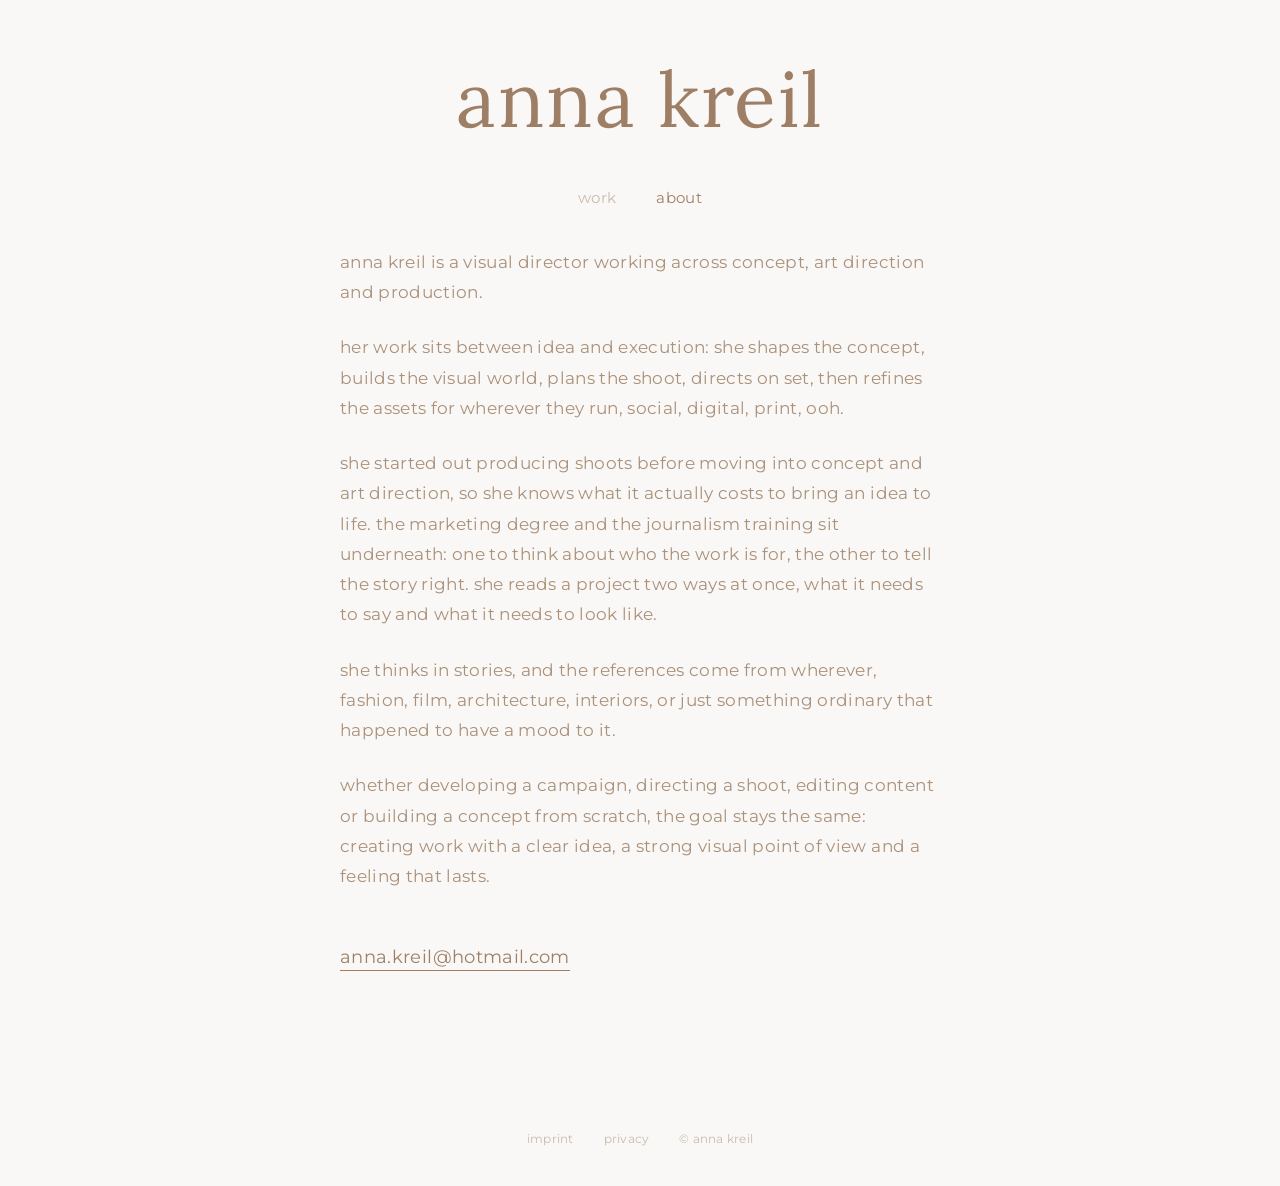
==== about.html @ 5e34464c "Add files via upload" ====
<!DOCTYPE html>
<html lang="en">
<head>
    <meta charset="UTF-8">
    <meta name="viewport" content="width=device-width, initial-scale=1.0">
    <title>about — work by anna kreil</title>
    <link rel="preconnect" href="https://fonts.googleapis.com">
    <link rel="preconnect" href="https://fonts.gstatic.com" crossorigin>
    <link href="https://fonts.googleapis.com/css2?family=Lora:wght@400;500&family=Montserrat:wght@300;400&display=swap" rel="stylesheet">
    <link rel="stylesheet" href="style.css">
</head>
<body>

    <!-- Header -->
    <header>
        <div class="main-logo">
            <a href="index.html?hero=skip">anna kreil</a>
        </div>
        <nav>
            <ul>
                <li><a href="index.html?hero=skip">work</a></li>
                <li><a href="about.html" class="active">about</a></li>
            </ul>
        </nav>
    </header>

    <!-- About Content -->
    <main class="about-container">
        <div class="about-content">
            <p>anna kreil is a visual director working across concept, art direction and production.</p>
            <p>her work sits between idea and execution: she shapes the concept, builds the visual world, plans the shoot, directs on set, then refines the assets for wherever they run, social, digital, print, ooh.</p>
            <p>she started out producing shoots before moving into concept and art direction, so she knows what it actually costs to bring an idea to life. the marketing degree and the journalism training sit underneath: one to think about who the work is for, the other to tell the story right. she reads a project two ways at once, what it needs to say and what it needs to look like.</p>
            <p>she thinks in stories, and the references come from wherever, fashion, film, architecture, interiors, or just something ordinary that happened to have a mood to it.</p>
            <p>whether developing a campaign, directing a shoot, editing content or building a concept from scratch, the goal stays the same: creating work with a clear idea, a strong visual point of view and a feeling that lasts.</p>
            
            <!-- E-Mail Link direkt unter dem Text -->
            <a href="mailto:anna.kreil@hotmail.com" class="about-contact-link">anna.kreil@hotmail.com</a>
        </div>
    </main>

    <!-- Footer -->
    <footer>
        <a href="imprint.html">imprint</a>
        <a href="privacy.html">privacy</a>
        <span>© anna kreil</span>
    </footer>

    <script src="script.js"></script>
</body>
</html>
---- style.css ----
@import url('https://fonts.googleapis.com/css2?family=Lora:wght@400;500&family=Montserrat:wght@300;400&display=swap');

:root {
    --color-cream: #f9f8f6; 
    --color-brown: #9e7f65; 
}

* {
    margin: 0;
    padding: 0;
    box-sizing: border-box;
    letter-spacing: 0.02em;
}

html, body {
    background-color: var(--color-cream);
    scrollbar-width: none; 
    -ms-overflow-style: none; 
}

html::-webkit-scrollbar, 
body::-webkit-scrollbar {
    display: none; 
}

body {
    color: var(--color-brown);
    text-transform: lowercase; 
    font-family: 'Montserrat', sans-serif; 
    overflow-x: hidden;
    transition: background-color 0.5s ease;
}

h1, .opening-logo, .hover-title, .main-logo, .contact-email-text {
    font-family: 'Lora', serif;
}

/* --- Opening Screen --- */
#opening-screen {
    position: fixed;
    top: 0;
    left: 0;
    width: 100vw;
    height: 100vh;
    background-color: var(--color-brown); 
    color: var(--color-cream);
    display: flex;
    justify-content: center;
    align-items: center;
    z-index: 9999;
    pointer-events: auto; 
    transition: opacity 0.8s cubic-bezier(0.25, 1, 0.5, 1);
}

.opening-logo {
    font-size: 1.5rem; 
    font-weight: 400;
    white-space: nowrap; 
}

#opening-screen.fade-out {
    opacity: 0 !important; 
    pointer-events: none;
}

/* --- Header & Navigation --- */
header {
    width: 100%;
    padding: 50px 20px 20px 20px; 
    display: flex;
    flex-direction: column;
    align-items: center;
}

.main-logo {
    font-size: 4.8rem; 
    font-weight: 400;
    margin-bottom: 40px; 
    text-align: center;
}

.main-logo a {
    text-decoration: none;
    color: inherit; 
    transition: opacity 0.3s ease;
}

.main-logo a:hover {
    opacity: 0.7; 
}

nav ul {
    list-style: none;
    display: flex;
    justify-content: center;
    gap: 40px;
}

nav a {
    text-decoration: none;
    color: var(--color-brown);
    font-size: 0.95rem;
    font-weight: 400;
    opacity: 0.5;
    transition: opacity 0.3s ease;
}

nav a:hover, nav a.active {
    opacity: 1;
}

/* --- Home Grid --- */
.grid-container {
    display: grid;
    grid-template-columns: repeat(3, 1fr);
    gap: 8px; 
    padding: 0 20px 40px 20px; 
}

.project-item {
    position: relative;
    display: block;
    width: 100%;
    overflow: hidden;
    text-decoration: none;
}

.project-item.reveal {
    opacity: 0;
    transition: opacity 1.2s ease-in-out; 
}

.project-item.reveal.visible {
    opacity: 1;
}

.image-wrapper {
    width: 100%;
    aspect-ratio: 3 / 4; 
    overflow: hidden;
    background-color: rgba(158, 127, 101, 0.1); 
}

.project-item img, 
.project-item video {
    width: 100%;
    height: 100%;
    object-fit: cover;
    transition: transform 0.8s cubic-bezier(0.25, 1, 0.5, 1);
}

.hover-title {
    position: absolute;
    top: 0;
    left: 0;
    width: 100%;
    height: 100%;
    display: flex;
    justify-content: center;
    align-items: center;
    color: var(--color-cream);
    background-color: transparent; 
    text-shadow: 0 2px 10px rgba(0, 0, 0, 0.6), 0 0 5px rgba(0, 0, 0, 0.4); 
    font-size: 1.4rem;
    font-weight: 400;
    opacity: 0;
    transition: opacity 0.4s ease;
    padding: 20px;
    text-align: center;
}

.project-item:hover img,
.project-item:hover video {
    transform: scale(1.04);
}

.project-item:hover .hover-title {
    opacity: 1;
}

/* --- Einzelne Projekt-Übersicht --- */
.project-detail-container {
    padding: 0 20px 40px 20px; 
}

.project-info {
    max-width: 600px;
    margin-bottom: 60px;
}

.project-info h1 {
    font-size: 2.5rem;
    font-weight: 400;
    margin-bottom: 5px;
}

.project-text {
    font-size: 0.95rem;
    line-height: 1.7;
    opacity: 0.8;
    margin-bottom: 25px; /* Abstand zu den Credits darunter */
}

.project-credits {
    font-size: 0.95rem; /* Gleiche Größe wie der Text */
    line-height: 1.5;
    opacity: 0.5;
    margin-bottom: 5px; /* Kleiner Abstand zu den Roles */
}

.project-roles {
    font-size: 0.95rem; /* Gleiche Größe wie der Text */
    font-weight: 400;
    opacity: 0.6;
    margin-bottom: 25px;
}

/* --- Horizontaler Galerie Slider --- */
.slider-section {
    position: relative;
    width: 100vw;
    margin-left: -20px; 
    display: flex;
    align-items: center;
}

.slider-wrapper {
    width: 100%;
    padding-left: 20px;
    overflow-x: auto;
    -webkit-overflow-scrolling: touch;
    scrollbar-width: none; 
}

.slider-wrapper::-webkit-scrollbar {
    display: none; 
}

.slider {
    display: flex;
    gap: 8px; 
    padding-right: 20px;
}

.slider img,
.slider video {
    flex-shrink: 0;
    height: 65vh; 
    width: auto;
    object-fit: cover;
    cursor: pointer; 
    transition: opacity 0.3s ease;
}

.slider img:hover,
.slider video:hover {
    opacity: 0.9;
}

/* --- Lightbox Styles --- */
.lightbox {
    display: none; 
    position: fixed;
    z-index: 10000;
    left: 0;
    top: 0;
    width: 100vw;
    height: 100vh;
    background-color: rgba(249, 248, 246, 0.97); 
    justify-content: center;
    align-items: center;
}

.lightbox img,
.lightbox video {
    max-width: 90vw;
    max-height: 85vh;
    object-fit: contain;
    box-shadow: 0 10px 30px rgba(158, 127, 101, 0.05); 
    display: none; 
}

.lightbox-close {
    position: absolute;
    top: 30px;
    right: 50px;
    color: var(--color-brown);
    font-size: 40px;
    font-weight: 300;
    cursor: pointer;
    transition: opacity 0.3s;
}

.lightbox-prev, .lightbox-next {
    cursor: pointer;
    position: absolute;
    top: 50%;
    transform: translateY(-50%);
    width: auto;
    padding: 20px;
    color: var(--color-brown);
    font-weight: 300;
    font-size: 30px;
    transition: opacity 0.3s;
    border: none;
    background: none;
    user-select: none;
}

.lightbox-prev { left: 20px; }
.lightbox-next { right: 20px; }

.lightbox-prev:hover, .lightbox-next:hover, .lightbox-close:hover {
    opacity: 0.5;
}

/* --- Contact Modal (Pop-Up) --- */
.contact-modal {
    position: fixed;
    top: 0;
    left: 0;
    width: 100vw;
    height: 100vh;
    background-color: rgba(158, 127, 101, 0.95); 
    backdrop-filter: blur(5px); 
    -webkit-backdrop-filter: blur(5px);
    display: flex;
    justify-content: center;
    align-items: center;
    z-index: 10000;
    opacity: 0;
    visibility: hidden;
    transition: opacity 0.5s ease, visibility 0.5s ease;
    cursor: pointer; 
}

.contact-modal.show {
    opacity: 1;
    visibility: visible;
}

.contact-deadzone {
    padding: 80px; 
    cursor: default; 
}

.contact-email-text {
    font-size: 1.8rem; 
    color: var(--color-cream);
    text-decoration: none;
    font-weight: 400;
    transition: opacity 0.3s ease;
    cursor: pointer;
}

.contact-email-text:hover {
    opacity: 0.7;
}

/* --- Mobile Ansicht --- */
@media (max-width: 768px) {
    .grid-container {
        grid-template-columns: 1fr; 
        padding: 0 10px 40px 10px; 
        gap: 15px; 
    }
    
    .project-item.reveal {
        transition-delay: 0s !important; 
    }
    
    header { padding: 30px 10px 20px 10px; }
    
    .main-logo {
        font-size: 3.5rem; 
        margin-bottom: 25px; 
    }
    
    .project-detail-container { padding: 0 10px 40px 10px; }
    .slider-section { margin-left: -10px; }
    .slider-wrapper { padding-left: 10px; }
    .slider { padding-right: 10px; gap: 10px; }
    .slider img, .slider video { height: 50vh; }
    
    .lightbox-prev { left: 5px; }
    .lightbox-next { right: 5px; }
    .lightbox-close { right: 20px; top: 15px; }
    
    .contact-deadzone {
        padding: 40px; 
    }
    .contact-email-text {
        font-size: 1.4rem; 
    }
}

/* --- Legal Pages (Imprint & Privacy) --- */
.legal-container {
    padding: 0 20px 80px 20px;
    display: flex;
    justify-content: center;
}

.legal-content {
    max-width: 600px;
    width: 100%;
}

.legal-content h1 {
    font-size: 2.5rem;
    margin-bottom: 40px;
}

.legal-content h3 {
    font-size: 1.2rem;
    font-weight: 400;
    margin-top: 40px;
    margin-bottom: 15px;
}

.legal-content p {
    font-size: 0.95rem;
    line-height: 1.7;
    opacity: 0.8;
    margin-bottom: 20px;
}

.legal-content a {
    color: inherit;
    text-decoration: underline;
    text-underline-offset: 4px;
    transition: opacity 0.3s;
}

.legal-content a:hover {
    opacity: 0.6;
}

.copyright-line {
    margin-top: 40px;
    opacity: 0.5 !important;
}

/* --- Footer for Legal Links --- */
footer {
    width: 100%;
    padding: 40px 20px;
    display: flex;
    justify-content: center;
    gap: 30px;
    margin-top: 40px;
}

footer a, footer span {
    font-size: 0.75rem;
    color: var(--color-brown);
    text-decoration: none;
    opacity: 0.5;
    transition: opacity 0.3s;
}

footer a:hover {
    opacity: 1;
}

/* --- About Page --- */
.about-container {
    padding: 0 20px 80px 20px;
    display: flex;
    justify-content: center;
}

.about-content {
    max-width: 600px;
    width: 100%;
    margin-top: 20px;
}

.about-content p {
    font-size: 1.05rem;
    line-height: 1.8;
    opacity: 0.85;
    margin-bottom: 25px;
}

.about-contact-link {
    display: inline-block;
    margin-top: 30px;
    font-size: 1.1rem;
    color: var(--color-brown);
    text-decoration: none;
    border-bottom: 1px solid var(--color-brown);
    padding-bottom: 3px;
    transition: opacity 0.3s;
}

.about-contact-link:hover {
    opacity: 0.6;
}
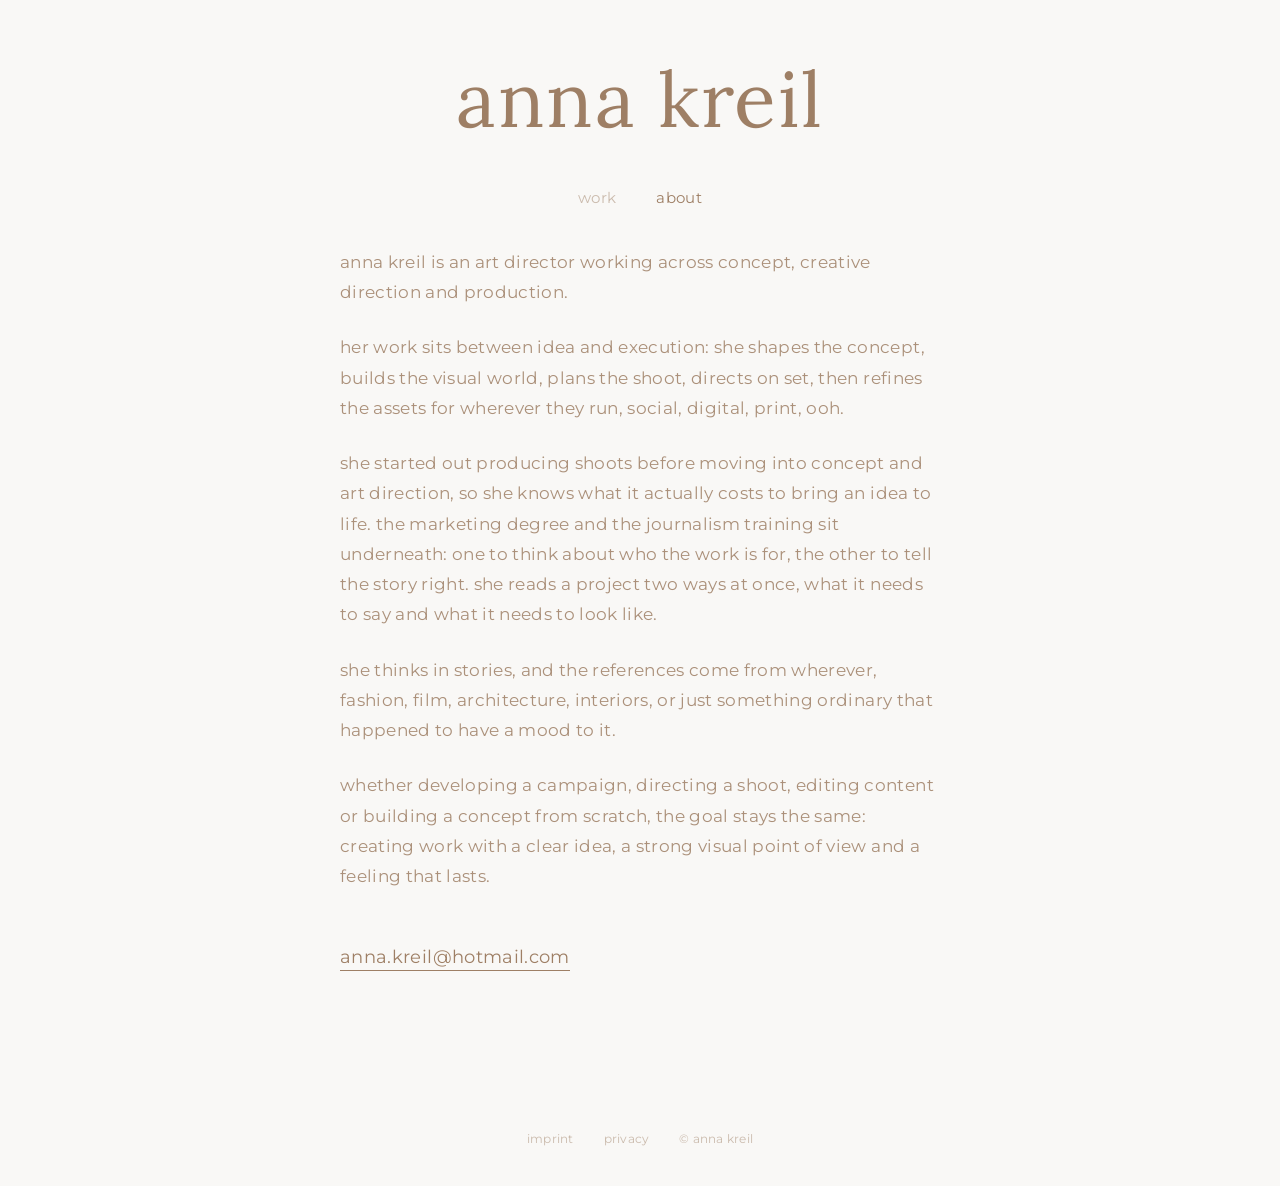
==== commit e3f6ad88: "Update about.html" ====
--- a/about.html
+++ b/about.html
@@ -27,7 +27,7 @@
     <!-- About Content -->
     <main class="about-container">
         <div class="about-content">
-            <p>anna kreil is a visual director working across concept, art direction and production.</p>
+            <p>anna kreil is an art director working across concept, creative direction and production.</p>
             <p>her work sits between idea and execution: she shapes the concept, builds the visual world, plans the shoot, directs on set, then refines the assets for wherever they run, social, digital, print, ooh.</p>
             <p>she started out producing shoots before moving into concept and art direction, so she knows what it actually costs to bring an idea to life. the marketing degree and the journalism training sit underneath: one to think about who the work is for, the other to tell the story right. she reads a project two ways at once, what it needs to say and what it needs to look like.</p>
             <p>she thinks in stories, and the references come from wherever, fashion, film, architecture, interiors, or just something ordinary that happened to have a mood to it.</p>
@@ -47,4 +47,4 @@
 
     <script src="script.js"></script>
 </body>
-</html>+</html>
--- a/style.css
+++ b/style.css
@@ -53,7 +53,7 @@
 }
 
 .opening-logo {
-    font-size: 1.5rem; 
+    font-size: 1rem; 
     font-weight: 400;
     white-space: nowrap; 
 }
@@ -189,30 +189,37 @@
 }
 
 .project-info h1 {
-    font-size: 2.5rem;
-    font-weight: 400;
-    margin-bottom: 5px;
-}
-
-.project-text {
+    font-size: 2rem;
+    font-weight: 400;
+    margin-bottom: 35px; /* Abstand zum Fließtext */
+}
+
+/* --- Exakt gleicher Style für Fließtext und Credits --- */
+.project-text, 
+.project-meta .meta-line {
+    font-family: 'Montserrat', sans-serif;
     font-size: 0.95rem;
+    font-weight: 400;
     line-height: 1.7;
     opacity: 0.8;
-    margin-bottom: 25px; /* Abstand zu den Credits darunter */
-}
-
-.project-credits {
-    font-size: 0.95rem; /* Gleiche Größe wie der Text */
-    line-height: 1.5;
-    opacity: 0.5;
-    margin-bottom: 5px; /* Kleiner Abstand zu den Roles */
-}
-
-.project-roles {
-    font-size: 0.95rem; /* Gleiche Größe wie der Text */
-    font-weight: 400;
-    opacity: 0.6;
-    margin-bottom: 25px;
+    color: var(--color-brown);
+}
+
+.project-divider {
+    border: none;
+    border-top: 1px solid rgba(158, 127, 101, 0.3); /* Dezenter brauner Strich */
+    margin: 30px 0; /* Abstand über und unter dem Strich */
+    width: 100%;
+}
+
+.project-meta {
+    display: flex;
+    flex-direction: column;
+    gap: 5px; /* Naher Abstand zwischen den einzelnen Credit-Zeilen */
+}
+
+.project-meta .meta-heading {
+    margin-bottom: 10px; /* Etwas mehr Luft unter dem Wort "credits" */
 }
 
 /* --- Horizontaler Galerie Slider --- */
@@ -314,7 +321,111 @@
     opacity: 0.5;
 }
 
-/* --- Contact Modal (Pop-Up) --- */
+/* --- About Page --- */
+.about-container {
+    padding: 0 20px 80px 20px;
+    display: flex;
+    justify-content: center;
+}
+
+.about-content {
+    max-width: 600px;
+    width: 100%;
+    margin-top: 20px;
+}
+
+.about-content p {
+    font-size: 1.05rem;
+    line-height: 1.8;
+    opacity: 0.85;
+    margin-bottom: 25px;
+}
+
+.about-contact-link {
+    display: inline-block;
+    margin-top: 30px;
+    font-size: 1.1rem;
+    color: var(--color-brown);
+    text-decoration: none;
+    border-bottom: 1px solid var(--color-brown);
+    padding-bottom: 3px;
+    transition: opacity 0.3s;
+}
+
+.about-contact-link:hover {
+    opacity: 0.6;
+}
+
+/* --- Legal Pages (Imprint & Privacy) --- */
+.legal-container {
+    padding: 0 20px 80px 20px;
+    display: flex;
+    justify-content: center;
+}
+
+.legal-content {
+    max-width: 600px;
+    width: 100%;
+}
+
+.legal-content h1 {
+    font-size: 2.5rem;
+    margin-bottom: 40px;
+}
+
+.legal-content h3 {
+    font-size: 1.2rem;
+    font-weight: 400;
+    margin-top: 40px;
+    margin-bottom: 15px;
+}
+
+.legal-content p {
+    font-size: 0.95rem;
+    line-height: 1.7;
+    opacity: 0.8;
+    margin-bottom: 20px;
+}
+
+.legal-content a {
+    color: inherit;
+    text-decoration: underline;
+    text-underline-offset: 4px;
+    transition: opacity 0.3s;
+}
+
+.legal-content a:hover {
+    opacity: 0.6;
+}
+
+.copyright-line {
+    margin-top: 40px;
+    opacity: 0.5 !important;
+}
+
+/* --- Footer for Legal Links --- */
+footer {
+    width: 100%;
+    padding: 40px 20px;
+    display: flex;
+    justify-content: center;
+    gap: 30px;
+    margin-top: 40px;
+}
+
+footer a, footer span {
+    font-size: 0.75rem;
+    color: var(--color-brown);
+    text-decoration: none;
+    opacity: 0.5;
+    transition: opacity 0.3s;
+}
+
+footer a:hover {
+    opacity: 1;
+}
+
+/* --- Contact Modal (Fallback/Old) --- */
 .contact-modal {
     position: fixed;
     top: 0;
@@ -386,114 +497,6 @@
     .lightbox-next { right: 5px; }
     .lightbox-close { right: 20px; top: 15px; }
     
-    .contact-deadzone {
-        padding: 40px; 
-    }
-    .contact-email-text {
-        font-size: 1.4rem; 
-    }
-}
-
-/* --- Legal Pages (Imprint & Privacy) --- */
-.legal-container {
-    padding: 0 20px 80px 20px;
-    display: flex;
-    justify-content: center;
-}
-
-.legal-content {
-    max-width: 600px;
-    width: 100%;
-}
-
-.legal-content h1 {
-    font-size: 2.5rem;
-    margin-bottom: 40px;
-}
-
-.legal-content h3 {
-    font-size: 1.2rem;
-    font-weight: 400;
-    margin-top: 40px;
-    margin-bottom: 15px;
-}
-
-.legal-content p {
-    font-size: 0.95rem;
-    line-height: 1.7;
-    opacity: 0.8;
-    margin-bottom: 20px;
-}
-
-.legal-content a {
-    color: inherit;
-    text-decoration: underline;
-    text-underline-offset: 4px;
-    transition: opacity 0.3s;
-}
-
-.legal-content a:hover {
-    opacity: 0.6;
-}
-
-.copyright-line {
-    margin-top: 40px;
-    opacity: 0.5 !important;
-}
-
-/* --- Footer for Legal Links --- */
-footer {
-    width: 100%;
-    padding: 40px 20px;
-    display: flex;
-    justify-content: center;
-    gap: 30px;
-    margin-top: 40px;
-}
-
-footer a, footer span {
-    font-size: 0.75rem;
-    color: var(--color-brown);
-    text-decoration: none;
-    opacity: 0.5;
-    transition: opacity 0.3s;
-}
-
-footer a:hover {
-    opacity: 1;
-}
-
-/* --- About Page --- */
-.about-container {
-    padding: 0 20px 80px 20px;
-    display: flex;
-    justify-content: center;
-}
-
-.about-content {
-    max-width: 600px;
-    width: 100%;
-    margin-top: 20px;
-}
-
-.about-content p {
-    font-size: 1.05rem;
-    line-height: 1.8;
-    opacity: 0.85;
-    margin-bottom: 25px;
-}
-
-.about-contact-link {
-    display: inline-block;
-    margin-top: 30px;
-    font-size: 1.1rem;
-    color: var(--color-brown);
-    text-decoration: none;
-    border-bottom: 1px solid var(--color-brown);
-    padding-bottom: 3px;
-    transition: opacity 0.3s;
-}
-
-.about-contact-link:hover {
-    opacity: 0.6;
-}
+    .contact-deadzone { padding: 40px; }
+    .contact-email-text { font-size: 1.4rem; }
+}
